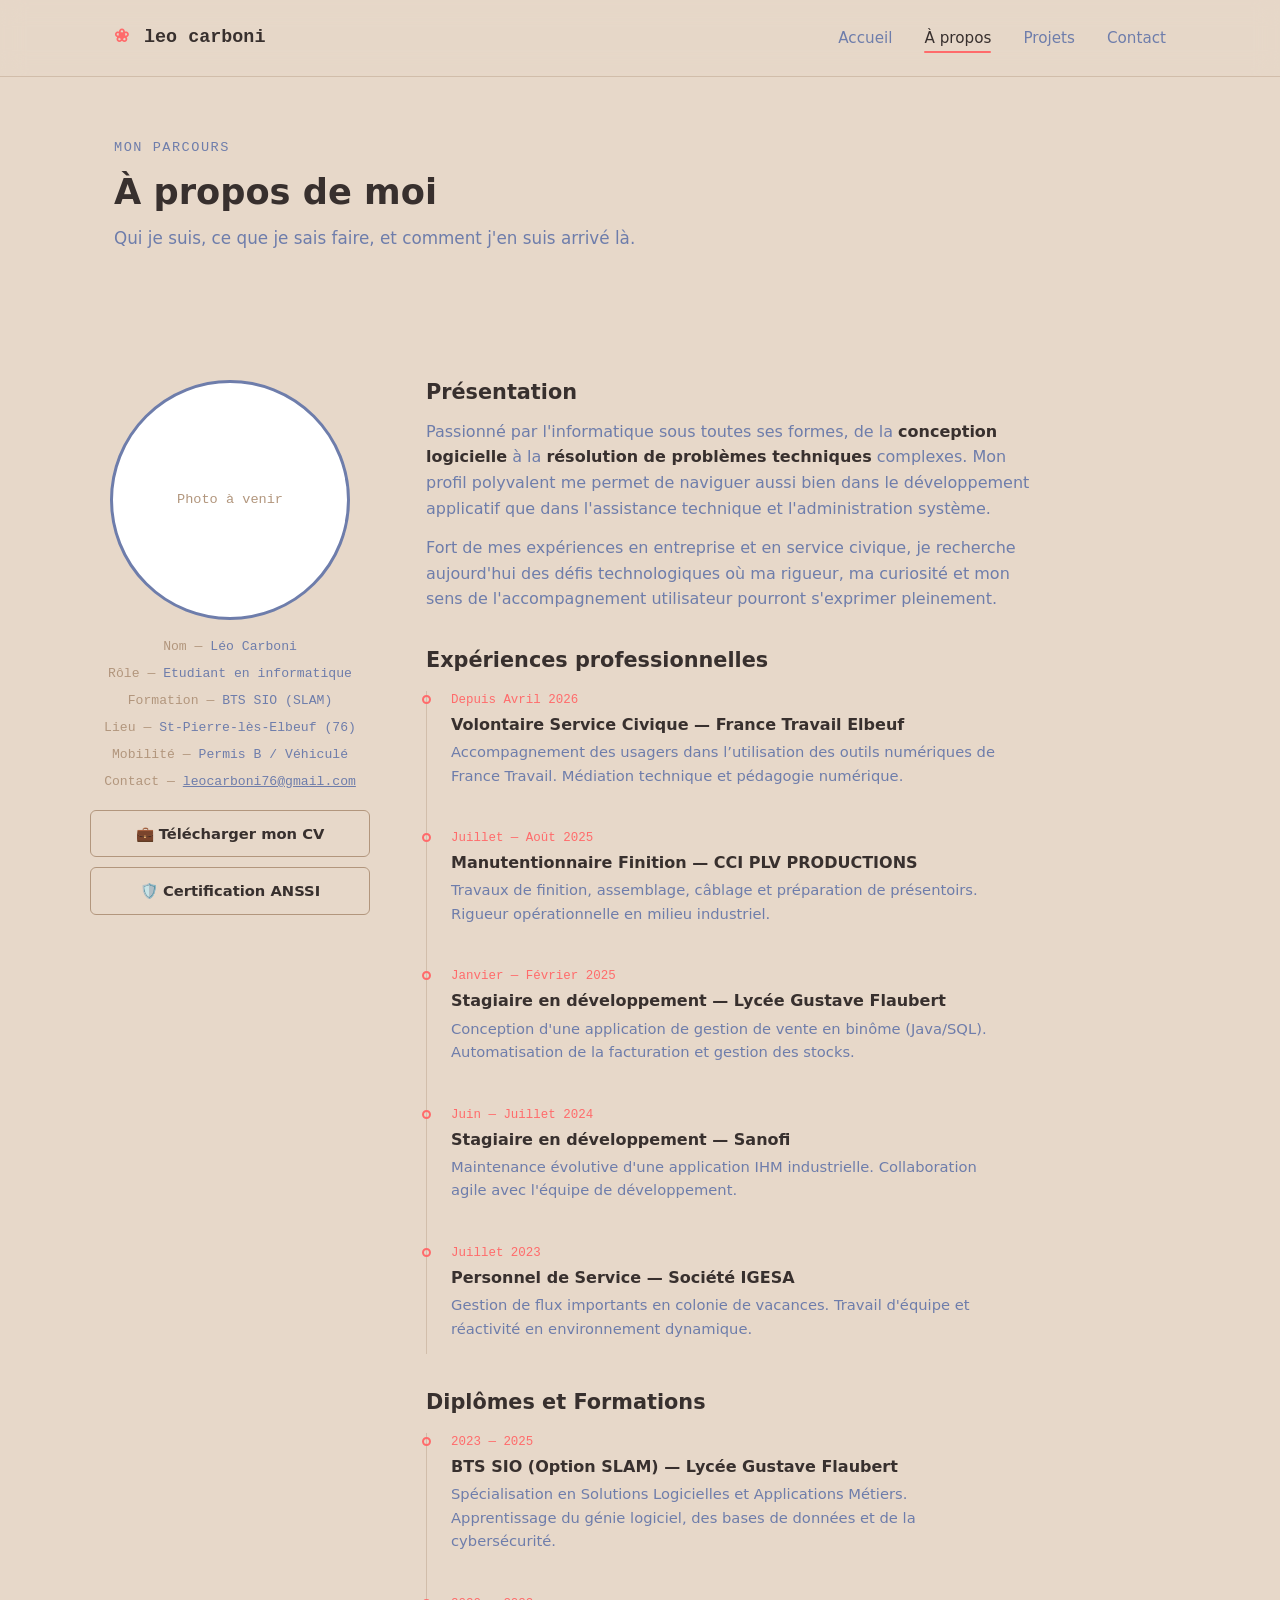
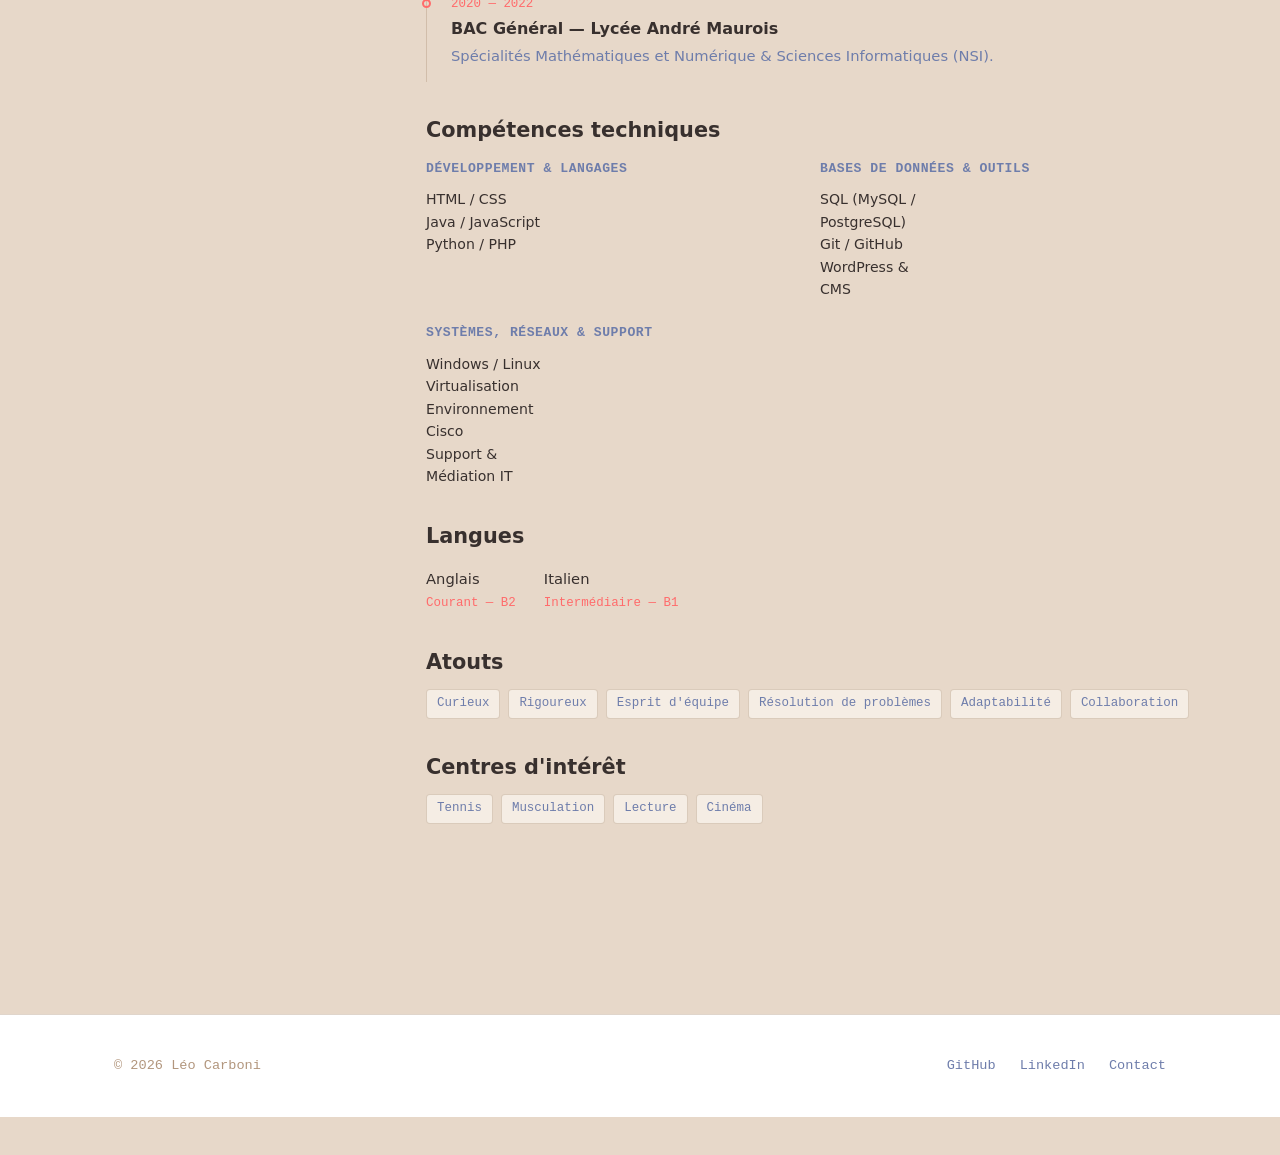
==== a-propos.html @ cc7ac334 "Premier commit portfolio" ====
<!DOCTYPE html>
<html lang="fr">
<head>
<meta charset="UTF-8">
<meta name="viewport" content="width=device-width, initial-scale=1.0">
<title>À propos — Léo Carboni</title>
<meta name="description" content="Parcours, compétences et expériences de Léo Carboni, développeur web junior.">
<link rel="preconnect" href="https://fonts.googleapis.com">
<link rel="stylesheet" href="css/style.css">
<link rel="stylesheet" href="css/pages.css">
</head>
<body>

<header>
  <nav class="nav">
    <a href="index.html" class="logo"><span class="dot">❀</span> leo carboni</a>
    <ul class="nav-links">
      <li><a href="index.html">Accueil</a></li>
      <li><a href="a-propos.html" class="active">À propos</a></li>
      <li><a href="projets.html">Projets</a></li>
      <li><a href="contact.html">Contact</a></li>
    </ul>
    <button class="nav-toggle" aria-label="Ouvrir le menu" aria-expanded="false">
      <svg width="18" height="18" viewBox="0 0 24 24" fill="none" stroke="currentColor" stroke-width="2"><line x1="3" y1="6" x2="21" y2="6"/><line x1="3" y1="12" x2="21" y2="12"/><line x1="3" y1="18" x2="21" y2="18"/></svg>
    </button>
  </nav>
</header>

<main>

  <div class="page-head wrap">
    <p class="eyebrow">Mon parcours</p>
    <h1 class="section-title">À propos de moi</h1>
    <p class="section-sub">Qui je suis, ce que je sais faire, et comment j'en suis arrivé là.</p>
  </div>

  <div class="wrap about-grid">

    <!-- Colonne portrait -->
    <aside class="about-portrait">
      <div class="portrait-frame">
        <img src="images/portrait1.PNG" alt="Portrait de Léo Carboni" onerror="this.style.display='none'; this.parentElement.innerHTML='<span style=\'font-family:var(--font-mono); color:var(--text-faint); font-size:0.85rem;\'>Photo à venir</span>';">
      </div>
      <div class="portrait-meta">
        <span><span class="k">Nom — </span>Léo Carboni</span>
        <span><span class="k">Rôle — </span>Etudiant en informatique</span>
        <span><span class="k">Formation — </span>BTS SIO (SLAM)</span>
        <span><span class="k">Lieu — </span>St-Pierre-lès-Elbeuf (76)</span>
        <span><span class="k">Mobilité — </span>Permis B / Véhiculé</span>
        <span><span class="k">Contact — </span><a href="mailto:leocarboni76@gmail.com" style="color:inherit; text-decoration:underline;">leocarboni76@gmail.com</a></span>
      </div>
      <div style="margin-top:18px;">
      <a href="doc/CV_CarboniLeo.pdf" target="_blank" rel="noopener noreferrer" class="btn btn-ghost" style="width:100%; justify-content:center;">💼 Télécharger mon CV</a>
      
      <!-- Bouton Certification ANSSI -->
      <a href="https://leoc76.github.io/doc/certif.pdf" target="_blank" rel="noopener noreferrer" class="btn btn-ghost" style="width:100%; justify-content:center; margin-top:10px; gap:8px;">
        🛡️ Certification ANSSI
      </a>
    </div>
    </aside>

    <!-- Colonne contenu -->
    <div class="about-body">

      <h2>Présentation</h2>
      <p>Passionné par l'informatique sous toutes ses formes, de la <strong>conception logicielle</strong> à la <strong>résolution de problèmes techniques</strong> complexes. Mon profil polyvalent me permet de naviguer aussi bien dans le développement applicatif que dans l'assistance technique et l'administration système.</p>
      <p>Fort de mes expériences en entreprise et en service civique, je recherche aujourd'hui des défis technologiques où ma rigueur, ma curiosité et mon sens de l'accompagnement utilisateur pourront s'exprimer pleinement.</p>

      <h2>Expériences professionnelles</h2>
      <div class="timeline">
        <div class="timeline-item reveal">
          <div class="timeline-date">Depuis Avril 2026</div>
          <h3>Volontaire Service Civique — France Travail Elbeuf</h3>
          <p>Accompagnement des usagers dans l’utilisation des outils numériques de France Travail. Médiation technique et pédagogie numérique.</p>
        </div>
        <div class="timeline-item reveal">
          <div class="timeline-date">Juillet — Août 2025</div>
          <h3>Manutentionnaire Finition — CCI PLV PRODUCTIONS</h3>
          <p>Travaux de finition, assemblage, câblage et préparation de présentoirs. Rigueur opérationnelle en milieu industriel.</p>
        </div>
        <div class="timeline-item reveal">
          <div class="timeline-date">Janvier — Février 2025</div>
          <h3>Stagiaire en développement — Lycée Gustave Flaubert</h3>
          <p>Conception d'une application de gestion de vente en binôme (Java/SQL). Automatisation de la facturation et gestion des stocks.</p>
        </div>
        <div class="timeline-item reveal">
          <div class="timeline-date">Juin — Juillet 2024</div>
          <h3>Stagiaire en développement — Sanofi</h3>
          <p>Maintenance évolutive d'une application IHM industrielle. Collaboration agile avec l'équipe de développement.</p>
        </div>
        <div class="timeline-item reveal">
          <div class="timeline-date">Juillet 2023</div>
          <h3>Personnel de Service — Société IGESA</h3>
          <p>Gestion de flux importants en colonie de vacances. Travail d'équipe et réactivité en environnement dynamique.</p>
        </div>
      </div>

      <h2>Diplômes et Formations</h2>
      <div class="timeline">
        <div class="timeline-item reveal">
          <div class="timeline-date">2023 — 2025</div>
          <h3>BTS SIO (Option SLAM) — Lycée Gustave Flaubert</h3>
          <p>Spécialisation en Solutions Logicielles et Applications Métiers. Apprentissage du génie logiciel, des bases de données et de la cybersécurité.</p>
        </div>
        <div class="timeline-item reveal">
          <div class="timeline-date">2020 — 2022</div>
          <h3>BAC Général — Lycée André Maurois</h3>
          <p>Spécialités Mathématiques et Numérique & Sciences Informatiques (NSI).</p>
        </div>
      </div>

      <h2>Compétences techniques</h2>
<div class="skills-detail">
  
  <div class="skill-group">
    <h4>Développement & Langages</h4>
    <div class="skills-bars">
      <div class="skill-bar-row">
        <span class="name mono">HTML / CSS</span>
        <div class="skill-bar-track"><div class="skill-bar-fill" data-level="85"></div></div>
      </div>
      <div class="skill-bar-row">
        <span class="name mono">Java / JavaScript</span>
        <div class="skill-bar-track"><div class="skill-bar-fill" data-level="75"></div></div>
      </div>
      <div class="skill-bar-row">
        <span class="name mono">Python / PHP</span>
        <div class="skill-bar-track"><div class="skill-bar-fill" data-level="70"></div></div>
      </div>
    </div>
  </div>

  <div class="skill-group">
    <h4>Bases de données & Outils</h4>
    <div class="skills-bars">
      <div class="skill-bar-row">
        <span class="name mono">SQL (MySQL / PostgreSQL)</span>
        <div class="skill-bar-track"><div class="skill-bar-fill" data-level="80"></div></div>
      </div>
      <div class="skill-bar-row">
        <span class="name mono">Git / GitHub</span>
        <div class="skill-bar-track"><div class="skill-bar-fill" data-level="75"></div></div>
      </div>
      <div class="skill-bar-row">
        <span class="name mono">WordPress & CMS</span>
        <div class="skill-bar-track"><div class="skill-bar-fill" data-level="80"></div></div>
      </div>
    </div>
  </div>

  <div class="skill-group">
    <h4>Systèmes, Réseaux & Support</h4>
    <div class="skills-bars">
      <div class="skill-bar-row">
        <span class="name mono">Windows / Linux</span>
        <div class="skill-bar-track"><div class="skill-bar-fill" data-level="80"></div></div>
      </div>
      <div class="skill-bar-row">
        <span class="name mono">Virtualisation</span>
        <div class="skill-bar-track"><div class="skill-bar-fill" data-level="75"></div></div>
      </div>
      <div class="skill-bar-row">
        <span class="name mono">Environnement Cisco</span>
        <div class="skill-bar-track"><div class="skill-bar-fill" data-level="60"></div></div>
      </div>
      <div class="skill-bar-row">
        <span class="name mono">Support & Médiation IT</span>
        <div class="skill-bar-track"><div class="skill-bar-fill" data-level="85"></div></div>
      </div>
    </div>
  </div>

</div>

      <h2>Langues</h2>
      <div class="lang-row">
        <div class="lang-item">
          <div class="name">Anglais</div>
          <div class="level mono">Courant — B2</div>
        </div>
        <div class="lang-item">
          <div class="name">Italien</div>
          <div class="level mono">Intermédiaire — B1</div>
        </div>
      </div>

      <h2>Atouts</h2>
      <div class="project-tags" style="margin-top:8px;">
        <span class="tag">Curieux</span>
        <span class="tag">Rigoureux</span>
        <span class="tag">Esprit d'équipe</span>
        <span class="tag">Résolution de problèmes</span>
        <span class="tag">Adaptabilité</span>
        <span class="tag">Collaboration</span>
      </div>

      <h2>Centres d'intérêt</h2>
      <div class="project-tags" style="margin-top:8px;">
        <span class="tag">Tennis</span>
        <span class="tag">Musculation</span>
        <span class="tag">Lecture</span>
        <span class="tag">Cinéma</span>
      </div>

    </div>
  </div>

</main>

<footer>
  <div class="wrap footer-inner">
    <span>© <span class="current-year"></span> Léo Carboni</span>
    <div class="footer-links">
      <a href="https://github.com/leoc76" target="_blank" rel="noopener">GitHub</a>
      <a href="https://www.linkedin.com/in/leo-carboni-a4b513265" target="_blank" rel="noopener">LinkedIn</a>
      <a href="contact.html">Contact</a>
    </div>
  </div>
</footer>

<script src="js/script.js"></script>
</body>
</html>
---- css/style.css ----
/* ==========================================================================
   1. DESIGN SYSTEM & VARIABLES (Palette : Amande, Mocha, Pamplemousse)
   ========================================================================== */
:root {
  --background: #e7d8c9;       /* Almond Cream : Fond général chaud */
  --surface: #ffffff;          /* Blanc pur : Pour détacher les cartes et blocs */
  --surface-card: #f5ede4;     /* Crème intermédiaire pour les survols (hover) */
  --border: rgba(178, 150, 125, 0.4); /* Camel adouci pour des bordures subtiles */
  --border-hover: #b2967d;     /* Camel complet pour accentuer au survol */
  
  /* Typographie */
  --text: #38302e;             /* Deep Mocha : Texte principal ultra-lisible */
  --text-dim: #6e7dab;         /* Glaucous : Bleu-gris pour textes secondaires */
  --text-faint: #b2967d;       /* Camel : Pour les métadonnées et petits détails */

  /* Accents & Graphismes */
  --accent: #ff6b6b;           /* Grapefruit Pink : Éléments interactifs clés */
  --accent-glow: rgba(255, 107, 107, 0.12);
  --accent-gradient: linear-gradient(135deg, #ff6b6b, #6e7dab);

  /* Polices & Mises en page */
  --font-body: 'Inter', system-ui, -apple-system, BlinkMacSystemFont, "Segoe UI", Roboto, sans-serif;
  --font-mono: 'JetBrains Mono', 'Fira Code', 'Cascadia Code', monospace;
  --radius: 12px;
  --radius-sm: 6px;
  --wrap-width: 1100px;
}

/* ==========================================================================
   2. RESETS & STYLES DE BASE
   ========================================================================== */
*, *::before, *::after {
  box-sizing: border-box;
}

body {
  margin: 0;
  padding: 0;
  background-color: var(--background);
  color: var(--text);
  font-family: var(--font-body);
  line-height: 1.6;
  -webkit-font-smoothing: antialiased;
  overflow-x: hidden;
}

::selection {
  background-color: var(--accent);
  color: #ffffff;
}

h1, h2, h3, h4 {
  color: var(--text);
  font-weight: 700;
  line-height: 1.2;
  margin-top: 0;
}

p {
  margin-top: 0;
  margin-bottom: 1.5rem;
}

a {
  color: var(--accent);
  text-decoration: none;
  transition: color 0.2s ease;
}

/* Structure globale */
.wrap {
  width: 100%;
  max-width: var(--wrap-width);
  margin-left: auto;
  margin-right: auto;
  padding-left: 24px;
  padding-right: 24px;
}

.block {
  padding-top: 80px;
  padding-bottom: 80px;
}

/* Cartes génériques */
.card {
  background: var(--surface);
  border: 1px solid var(--border);
  border-radius: var(--radius);
  padding: 28px;
  transition: transform 0.25s cubic-bezier(0.4, 0, 0.2, 1), 
              border-color 0.25s ease, 
              box-shadow 0.25s ease;
}

.card:hover {
  transform: translateY(-4px);
  border-color: var(--border-hover);
  box-shadow: 0 12px 30px rgba(56, 48, 46, 0.06);
}

/* En-tête de section (Pages internes) */
.page-head {
  padding-top: 60px;
  padding-bottom: 20px;
}

.eyebrow {
  font-family: var(--font-mono);
  font-size: 0.85rem;
  text-transform: uppercase;
  letter-spacing: 1.5px;
  color: var(--text-dim);
  margin-bottom: 12px;
}

.section-title {
  font-size: 2.2rem;
  margin-bottom: 12px;
}

.section-sub {
  font-size: 1.05rem;
  color: var(--text-dim);
  max-width: 600px;
  margin-bottom: 48px;
}

/* ==========================================================================
   3. BARRE DE NAVIGATION (HEADER)
   ========================================================================== */
header {
  position: sticky;
  top: 0;
  z-index: 100;
  background: rgba(231, 216, 201, 0.8); /* Fond Almond Cream transparent */
  backdrop-filter: blur(12px);
  -webkit-backdrop-filter: blur(12px);
  border-bottom: 1px solid var(--border);
}

.nav {
  display: flex;
  justify-content: space-between;
  align-items: center;
  height: 76px;
  max-width: var(--wrap-width);
  margin: 0 auto;
  padding: 0 24px;
}

.logo {
  font-family: var(--font-mono);
  font-weight: 700;
  font-size: 1.15rem;
  color: var(--text);
}

.logo .dot {
  color: var(--accent);
  margin-right: 4px;
}

.nav-links {
  display: flex;
  list-style: none;
  gap: 32px;
  margin: 0;
  padding: 0;
}

.nav-links a {
  color: var(--text-dim);
  font-size: 0.95rem;
  font-weight: 500;
}

.nav-links a:hover,
.nav-links a.active {
  color: var(--text);
}

.nav-links a.active {
  position: relative;
}

.nav-links a.active::after {
  content: '';
  position: absolute;
  bottom: -6px;
  left: 0;
  width: 100%;
  height: 2px;
  background-color: var(--accent);
  border-radius: 2px;
}

.nav-toggle {
  display: none;
  background: transparent;
  border: none;
  color: var(--text);
  cursor: pointer;
  padding: 8px;
}

@media (max-width: 768px) {
  .nav-toggle { display: block; }
  .nav-links {
    position: fixed;
    top: 0;
    right: -100%;
    width: 280px;
    height: 100vh;
    background: var(--surface);
    flex-direction: column;
    padding: 100px 40px;
    gap: 28px;
    transition: right 0.3s ease;
    box-shadow: -10px 0 30px rgba(0, 0, 0, 0.05);
    border-left: 1px solid var(--border);
  }
  .nav-links.open { right: 0; }
}

/* ==========================================================================
   4. BOUTONS & ELEMENTS INTERACTIFS
   ========================================================================== */
.btn {
  display: inline-flex;
  align-items: center;
  justify-content: center;
  padding: 11px 24px;
  font-size: 0.92rem;
  font-weight: 600;
  border-radius: var(--radius-sm);
  cursor: pointer;
  transition: all 0.2s ease;
}

.btn-primary {
  background: var(--accent);
  color: #ffffff;
  border: 1px solid var(--accent);
}

.btn-primary:hover {
  background: transparent;
  color: var(--accent);
  box-shadow: 0 0 20px var(--accent-glow);
}

.btn-ghost {
  background: transparent;
  color: var(--text);
  border: 1px solid var(--border-hover);
}

.btn-ghost:hover {
  background: var(--surface-card);
  border-color: var(--text);
}

.cta-band {
  background: var(--surface);
  border: 1px solid var(--border);
  border-radius: var(--radius);
  padding: 40px;
  display: flex;
  justify-content: space-between;
  align-items: center;
  gap: 32px;
}

.cta-band h2 { margin-bottom: 8px; }
.cta-band p { margin-bottom: 0; color: var(--text-dim); }

@media (max-width: 768px) {
  .cta-band {
    flex-direction: column;
    text-align: center;
    padding: 30px 20px;
  }
}

/* ==========================================================================
   5. STYLES SPECIFIQUES — PAGE D'ACCUEIL (HERO & TERMINAL)
   ========================================================================== */
.hero {
  display: grid;
  grid-template-columns: 1.2fr 1fr;
  gap: 48px;
  align-items: center;
  padding-top: 60px;
  padding-bottom: 60px;
}

@media (max-width: 968px) {
  .hero {
    grid-template-columns: 1fr;
    padding-top: 30px;
    gap: 40px;
  }
}

.hero-title {
  font-size: 3rem;
  letter-spacing: -1px;
  color: var(--text);
  margin-bottom: 20px;
}

.hero-title .accent {
  background: var(--accent-gradient);
  -webkit-background-clip: text;
  -webkit-text-fill-color: transparent;
}

@media (max-width: 640px) { .hero-title { font-size: 2.2rem; } }

.hero-text {
  font-size: 1.1rem;
  color: var(--text-dim);
  margin-bottom: 32px;
  max-width: 540px;
}

.hero-actions { display: flex; gap: 16px; margin-bottom: 40px; }
@media (max-width: 480px) { .hero-actions { flex-direction: column; } }

/* Badge Statut */
.status-line {
  display: inline-flex;
  align-items: center;
  gap: 12px;
  padding: 10px 16px;
  background: var(--surface);
  border: 1px solid var(--border);
  border-radius: 30px;
  font-size: 0.88rem;
  color: var(--text);
  font-weight: 500;
}

.status-dot {
  width: 8px;
  height: 8px;
  background-color: #10b981;
  border-radius: 50%;
  position: relative;
}

.status-dot::after {
  content: ''; position: absolute; top: 0; left: 0; width: 100%; height: 100%;
  background-color: #10b981; border-radius: 50%; animation: pulse 2s infinite;
}

@keyframes pulse {
  0% { transform: scale(1); opacity: 0.7; }
  100% { transform: scale(2.5); opacity: 0; }
}

/* Terminal Dev Sombre */
.terminal {
  background: #231c1b;
  border: 1px solid #38302e;
  border-radius: var(--radius);
  overflow: hidden;
  box-shadow: 0 20px 40px rgba(56, 48, 46, 0.15);
}

.terminal-bar {
  background: #1c1615;
  padding: 12px 16px;
  display: flex;
  align-items: center;
  gap: 8px;
  border-bottom: 1px solid #38302e;
}

.terminal-dot { width: 10px; height: 10px; border-radius: 50%; }
.terminal-dot.red { background: #ff5f56; }
.terminal-dot.yellow { background: #ffbd2e; }
.terminal-dot.green { background: #27c93f; }
.terminal-title { font-family: var(--font-mono); font-size: 0.75rem; color: #b2967d; margin-left: 8px; }

.terminal-body {
  padding: 20px;
  font-family: var(--font-mono);
  font-size: 0.9rem;
  line-height: 1.5;
  color: #e7d8c9;
  min-height: 260px;
}

/* Défilé infini des Technos */
.stack-strip {
  background: var(--surface);
  border-top: 1px solid var(--border);
  border-bottom: 1px solid var(--border);
  padding: 20px 0;
  margin-bottom: 40px;
}

.stack-track {
  display: flex; gap: 48px; width: max-content; animation: marquee 25s linear infinite;
}

.stack-track span {
  font-family: var(--font-mono); font-size: 1.1rem; font-weight: 700; color: var(--text-faint);
}

@keyframes marquee {
  0% { transform: translateX(0); }
  100% { transform: translateX(-50%); }
}

/* Grille de projets & Éléments */
.projects-grid {
  display: grid;
  grid-template-columns: repeat(auto-fit, minmax(320px, 1fr));
  gap: 24px;
  margin-bottom: 40px;
}

.project-card { display: flex; flex-direction: column; height: 100%; }
.project-top { margin-bottom: 20px; }

.project-icon {
  display: inline-flex; align-items: center; justify-content: center;
  width: 44px; height: 44px; background: var(--surface-card);
  border: 1px solid var(--border); border-radius: var(--radius-sm);
  font-family: var(--font-mono); font-weight: 700; color: var(--accent);
}

.project-card h3 { font-size: 1.3rem; margin-bottom: 10px; }
.project-card p { font-size: 0.95rem; color: var(--text-dim); flex-grow: 1; margin-bottom: 24px; }
.project-tags { display: flex; flex-wrap: wrap; gap: 8px; margin-bottom: 20px; }

.tag {
  font-family: var(--font-mono); font-size: 0.78rem; padding: 4px 10px;
  background: var(--surface-card); border: 1px solid var(--border); border-radius: 4px; color: var(--text-dim);
}

.project-link { display: inline-flex; align-items: center; gap: 6px; font-size: 0.92rem; font-weight: 600; color: var(--accent); }
.project-link svg { width: 14px; height: 14px; transition: transform 0.2s ease; }
.project-card:hover .project-link svg { transform: translate(2px, -2px); }
.section-foot { text-align: center; margin-top: 16px; }

/* Stats Strip */
.skills-strip { display: grid; grid-template-columns: repeat(auto-fit, minmax(200px, 1fr)); gap: 24px; }
.skill-chip { text-align: center; padding: 24px 16px; }
.skill-chip .num {
  display: block; font-size: 2.5rem; font-weight: 800;
  background: var(--accent-gradient); -webkit-background-clip: text; -webkit-text-fill-color: transparent;
  line-height: 1; margin-bottom: 8px;
}
.skill-chip .label { font-family: var(--font-mono); font-size: 0.85rem; color: var(--text-dim); text-transform: uppercase; letter-spacing: 0.5px; }

/* ==========================================================================
   6. STYLES SPECIFIQUES — PAGE CONTACT
   ========================================================================== */
.contact-grid {
  display: grid;
  grid-template-columns: 1fr 1.2fr;
  gap: 48px;
  margin-top: 20px;
}

@media (max-width: 768px) {
  .contact-grid { grid-template-columns: 1fr; gap: 40px; }
}

.contact-info h2 { font-size: 1.6rem; margin-bottom: 16px; }
.contact-info p { color: var(--text-dim); }

.contact-channel {
  display: flex;
  gap: 16px;
  margin-top: 24px;
  align-items: center;
}

.channel-icon {
  width: 44px;
  height: 44px;
  background: var(--surface);
  border: 1px solid var(--border);
  border-radius: var(--radius-sm);
  display: inline-flex;
  align-items: center;
  justify-content: center;
  font-size: 1.2rem;
  color: var(--accent);
}

.channel-text .label {
  font-family: var(--font-mono);
  font-size: 0.78rem;
  color: var(--text-faint);
  text-transform: uppercase;
}

.channel-text .value {
  font-size: 1rem;
  font-weight: 600;
  color: var(--text);
}

/* Formulaire */
.contact-form-wrapper form {
  display: flex;
  flex-direction: column;
  gap: 20px;
}

.form-group {
  display: flex;
  flex-direction: column;
  gap: 8px;
}

.form-group label {
  font-family: var(--font-mono);
  font-size: 0.85rem;
  color: var(--text);
  font-weight: 600;
}

.form-group input,
.form-group textarea {
  padding: 12px 16px;
  background: var(--surface);
  border: 1px solid var(--border);
  border-radius: var(--radius-sm);
  color: var(--text);
  font-family: var(--font-body);
  font-size: 0.95rem;
  transition: border-color 0.2s ease, box-shadow 0.2s ease;
}

.form-group input:focus,
.form-group textarea:focus {
  outline: none;
  border-color: var(--accent);
  box-shadow: 0 0 0 3px var(--accent-glow);
}

.form-group textarea {
  min-height: 140px;
  resize: vertical;
}

.form-note {
  font-family: var(--font-mono);
  font-size: 0.75rem;
  color: var(--text-faint);
  text-align: center;
}

/* Boîte de succès */
.form-success {
  display: none;
  background: #fdf5f5; /* Adapté à la palette chaude */
  border: 1px solid var(--accent);
  color: var(--text);
  padding: 16px;
  border-radius: var(--radius-sm);
  margin-bottom: 24px;
  font-weight: 500;
  font-size: 0.95rem;
}

.form-success span {
  color: var(--accent);
  font-weight: 700;
  margin-right: 6px;
}

/* ==========================================================================
   7. ANIMATIONS (SCROLL REVEAL) & FOOTER
   ========================================================================== */
.reveal {
  opacity: 0;
  transform: translateY(20px);
  transition: opacity 0.6s cubic-bezier(0.16, 1, 0.3, 1), 
              transform 0.6s cubic-bezier(0.16, 1, 0.3, 1);
}

.reveal.in {
  opacity: 1;
  transform: translateY(0);
}

footer {
  border-top: 1px solid var(--border);
  background: var(--surface);
  padding: 40px 0;
  margin-top: 80px;
}

.footer-inner {
  display: flex;
  justify-content: space-between;
  align-items: center;
  font-family: var(--font-mono);
  font-size: 0.85rem;
  color: var(--text-faint);
}

@media (max-width: 600px) {
  .footer-inner { flex-direction: column; gap: 16px; text-align: center; }
}

.footer-links { display: flex; gap: 24px; }
.footer-links a { color: var(--text-dim); }
.footer-links a:hover, .footer-links a.active { color: var(--accent); }

/* ==========================================================================
   8. STYLES SPECIFIQUES — PAGE PROJETS (Filtres & Grille)
   ========================================================================== */
.filters {
  display: flex;
  gap: 12px;
  flex-wrap: wrap;
  margin-bottom: 40px;
}

.filter-btn {
  font-family: var(--font-mono);
  font-size: 0.85rem;
  padding: 8px 20px;
  border-radius: 30px;
  border: 1px solid var(--border);
  background: var(--surface);
  color: var(--text-dim);
  cursor: pointer;
  transition: all 0.2s ease;
}

.filter-btn:hover {
  border-color: var(--border-hover);
  color: var(--text);
}

.filter-btn.active {
  background: var(--accent);
  color: #ffffff;
  border-color: var(--accent);
}

.projects-grid-full {
  display: grid;
  grid-template-columns: repeat(auto-fit, minmax(340px, 1fr));
  gap: 24px;
  padding-bottom: 40px;
}

.project-card-full {
  display: flex;
  flex-direction: column;
  height: 100%;
}

.project-card-full .status {
  font-family: var(--font-mono);
  font-size: 0.72rem;
  padding: 4px 12px;
  border-radius: 20px;
  white-space: nowrap;
  background: var(--surface-card);
  color: var(--text-dim);
  border: 1px solid var(--border);
}

.project-card-full .links {
  display: flex;
  gap: 16px;
  margin-top: auto;
  padding-top: 16px;
}

/* --- LA CLASSE MAGIQUE POUR LE FILTRAGE JS --- */
.hidden-card {
  display: none !important;
}

/* =========================================================
   STYLE DES IMAGES DE PROJETS (CARDS)
   ========================================================= */

.project-image-container {
  position: relative;
  width: 100%;
  aspect-ratio: 16 / 9; /* Format moderne et unifié */
  border-radius: var(--radius-sm, 6px);
  overflow: hidden;
  margin-bottom: 18px;
  background-color: var(--surface, #1e1e1e);
  border: 1px solid var(--border, rgba(255, 255, 255, 0.08));
}

.project-image {
  width: 100%;
  height: 100%;
  object-fit: cover; /* L'image s'adapte sans se déformer */
  transition: transform 0.4s cubic-bezier(0.16, 1, 0.3, 1);
}

/* Effet au survol de la carte */
.card:hover .project-image {
  transform: scale(1.04);
}

/* Gestion du badge de statut par-dessus l'image */
.project-image-container .status {
  position: absolute;
  top: 12px;
  right: 12px;
  background: rgba(10, 10, 10, 0.75);
  backdrop-filter: blur(6px);
  -webkit-backdrop-filter: blur(6px);
  padding: 4px 10px;
  border-radius: 4px;
  font-family: var(--font-mono, monospace);
  font-size: 0.75rem;
  font-weight: 500;
  color: var(--accent, #fff);
  border: 1px solid rgba(255, 255, 255, 0.1);
  z-index: 2;
}
---- css/pages.css ----
/* =========================================================
   PAGES — à propos / projets / contact
   ========================================================= */

/* ----- À propos ----- */
.about-grid{
  display:grid;
  grid-template-columns:280px 1fr;
  gap:56px;
  padding:60px 0 90px;
}
@media (max-width: 800px){
  .about-grid{ grid-template-columns:1fr; gap:40px; }
}

.about-portrait{
  position:sticky;
  top:100px;
  align-self:start;
}
.portrait-frame{
  border: 3px solid #6e7dab; /* Petit contour bleu (couleur Glaucous de ton thème) */
  border-radius: 50%; /* Rend le cadre parfaitement rond */
  overflow: hidden;
  background: var(--surface);
  aspect-ratio: 1/1; /* Ratio carré indispensable pour un cercle parfait */
  max-width: 240px; /* On limite un peu la taille pour le rendu circulaire */
  margin: 0 auto; /* Centre le portrait dans la colonne */
  display: flex;
  align-items:center;
  justify-content:center;
}
.portrait-frame img{ width:100%; height:100%; object-fit:cover; }
.portrait-meta{
  margin-top:16px;
  font-family:var(--font-mono);
  font-size:0.82rem;
  color:var(--text-dim);
  display:flex;
  text-align: center; /* Aligne le texte au centre pour accompagner le portrait rond */
  flex-direction:column;
  gap:6px;
}
.portrait-meta span.k{ color:var(--text-faint); }

.about-body h2{
  font-size:1.3rem;
  margin:36px 0 14px;
}
.about-body h2:first-child{ margin-top:0; }
.about-body p{
  color:var(--text-dim);
  margin-bottom:14px;
  max-width:620px;
}
.about-body p strong{ color:var(--text); font-weight:600; }

.timeline{
  margin-top:18px;
  border-left:1px solid var(--border);
  padding-left:24px;
  display:flex;
  flex-direction:column;
  gap:28px;
}
.timeline-item{ position:relative; }
.timeline-item::before{
  content:"";
  position:absolute;
  left:-29px;
  top:4px;
  width:9px; height:9px;
  border-radius:50%;
  background:var(--bg);
  border:2px solid var(--accent);
}
.timeline-date{
  font-family:var(--font-mono);
  font-size:0.78rem;
  color:var(--accent);
  margin-bottom:4px;
}
.timeline-item h3{ font-size:1rem; margin-bottom:6px; }
.timeline-item p{ color:var(--text-dim); font-size:0.92rem; max-width:560px; }

.skills-detail{
  display:grid;
  grid-template-columns:repeat(2,1fr);
  gap:24px;
  margin-top:18px;
}
@media (max-width:600px){ .skills-detail{ grid-template-columns:1fr; } }
.skill-group h4{
  font-family:var(--font-mono);
  font-size:0.82rem;
  color:var(--text-dim);
  margin-bottom:12px;
  text-transform:uppercase;
  letter-spacing:0.04em;
}
.skill-bars{ display:flex; flex-direction:column; gap:12px; }
.skill-bar-row{ display:flex; align-items:center; gap:12px; }
.skill-bar-row .name{ font-size:0.88rem; width:120px; flex-shrink:0; }
.skill-bar-track{
  flex-grow:1;
  height:6px;
  background:var(--surface-2);
  border-radius:4px;
  overflow:hidden;
}
.skill-bar-fill{
  height:100%;
  background:linear-gradient(90deg, var(--accent-dim), var(--accent));
  border-radius:4px;
  width:0%;
  transition:width 1s cubic-bezier(.2,.8,.2,1);
}

.lang-row{ display:flex; gap:28px; margin-top:18px; flex-wrap:wrap; }
.lang-item .name{ font-size:0.92rem; margin-bottom:4px; }
.lang-item .level{ font-family:var(--font-mono); font-size:0.78rem; color:var(--accent); }

/* ----- Projets (page complète) ----- */
.filters{
  display:flex;
  gap:10px;
  flex-wrap:wrap;
  margin-bottom:36px;
}
.filter-btn{
  font-family:var(--font-mono);
  font-size:0.82rem;
  padding:8px 16px;
  border-radius:20px;
  border:1px solid var(--border);
  background:var(--surface);
  color:var(--text-dim);
  transition:all .15s ease;
}
.filter-btn:hover{ border-color:var(--accent-dim); color:var(--text); }
.filter-btn.active{
  background:var(--accent);
  color:#04101D;
  border-color:var(--accent);
}

.projects-grid-full{
  display:grid;
  grid-template-columns:repeat(2,1fr);
  gap:22px;
  padding-bottom:80px;
}
@media (max-width:760px){ .projects-grid-full{ grid-template-columns:1fr; } }

.project-card-full{
  display:flex;
  flex-direction:column;
  gap:14px;
}
.project-card-full .status{
  font-family:var(--font-mono);
  font-size:0.72rem;
  padding:3px 10px;
  border-radius:20px;
  white-space:nowrap;
}
.status.placeholder{ background:rgba(210,153,34,0.12); color:var(--warn); border:1px solid rgba(210,153,34,0.3); }
.status.live{ background:rgba(63,185,80,0.12); color:var(--success); border:1px solid rgba(63,185,80,0.3); }

.project-card-full h3{ font-size:1.15rem; }
.project-card-full p{ color:var(--text-dim); font-size:0.92rem; }
.project-card-full .project-tags{ margin-top:2px; }
.project-card-full .links{ display:flex; gap:16px; margin-top:auto; padding-top:8px; }
.project-card-full .links a{
  font-family:var(--font-mono);
  font-size:0.82rem;
  color:var(--accent);
  display:inline-flex;
  align-items:center;
  gap:6px;
}

.hidden-card{ display:none !important; }

/* ----- Contact ----- */
.contact-grid{
  display:grid;
  grid-template-columns:1fr 1.2fr;
  gap:48px;
  padding:60px 0 100px;
}
@media (max-width:800px){ .contact-grid{ grid-template-columns:1fr; gap:40px; } }

.contact-info h2{ font-size:1.2rem; margin-bottom:14px; }
.contact-info p{ color:var(--text-dim); margin-bottom:28px; max-width:420px; }

.contact-channel{
  display:flex;
  align-items:center;
  gap:14px;
  padding:14px 0;
  border-bottom:1px solid var(--border);
}
.contact-channel:first-of-type{ border-top:1px solid var(--border); }
.channel-icon{
  width:36px; height:36px;
  border-radius:8px;
  background:var(--surface);
  border:1px solid var(--border);
  display:flex;
  align-items:center;
  justify-content:center;
  color:var(--accent);
  flex-shrink:0;
}
.channel-text .label{ font-size:0.78rem; color:var(--text-faint); font-family:var(--font-mono); }
.channel-text .value{ font-size:0.95rem; }

.form-group{ margin-bottom:20px; }
.form-group label{
  display:block;
  font-family:var(--font-mono);
  font-size:0.8rem;
  color:var(--text-dim);
  margin-bottom:8px;
}
.form-group input,
.form-group textarea{
  width:100%;
  background:var(--surface);
  border:1px solid var(--border);
  border-radius:var(--radius-sm);
  padding:12px 14px;
  color:var(--text);
  font-family:var(--font-body);
  font-size:0.95rem;
  transition:border-color .15s ease;
}
.form-group input:focus,
.form-group textarea:focus{
  outline:none;
  border-color:var(--accent);
}
.form-group textarea{ resize:vertical; min-height:140px; }

.form-note{
  font-family:var(--font-mono);
  font-size:0.78rem;
  color:var(--text-faint);
  margin-top:14px;
}

.form-success{
  display:none;
  align-items:center;
  gap:10px;
  background:rgba(63,185,80,0.1);
  border:1px solid rgba(63,185,80,0.3);
  color:var(--success);
  padding:14px 16px;
  border-radius:var(--radius-sm);
  font-family:var(--font-mono);
  font-size:0.85rem;
  margin-bottom:20px;
}
.form-success.show{ display:flex; }
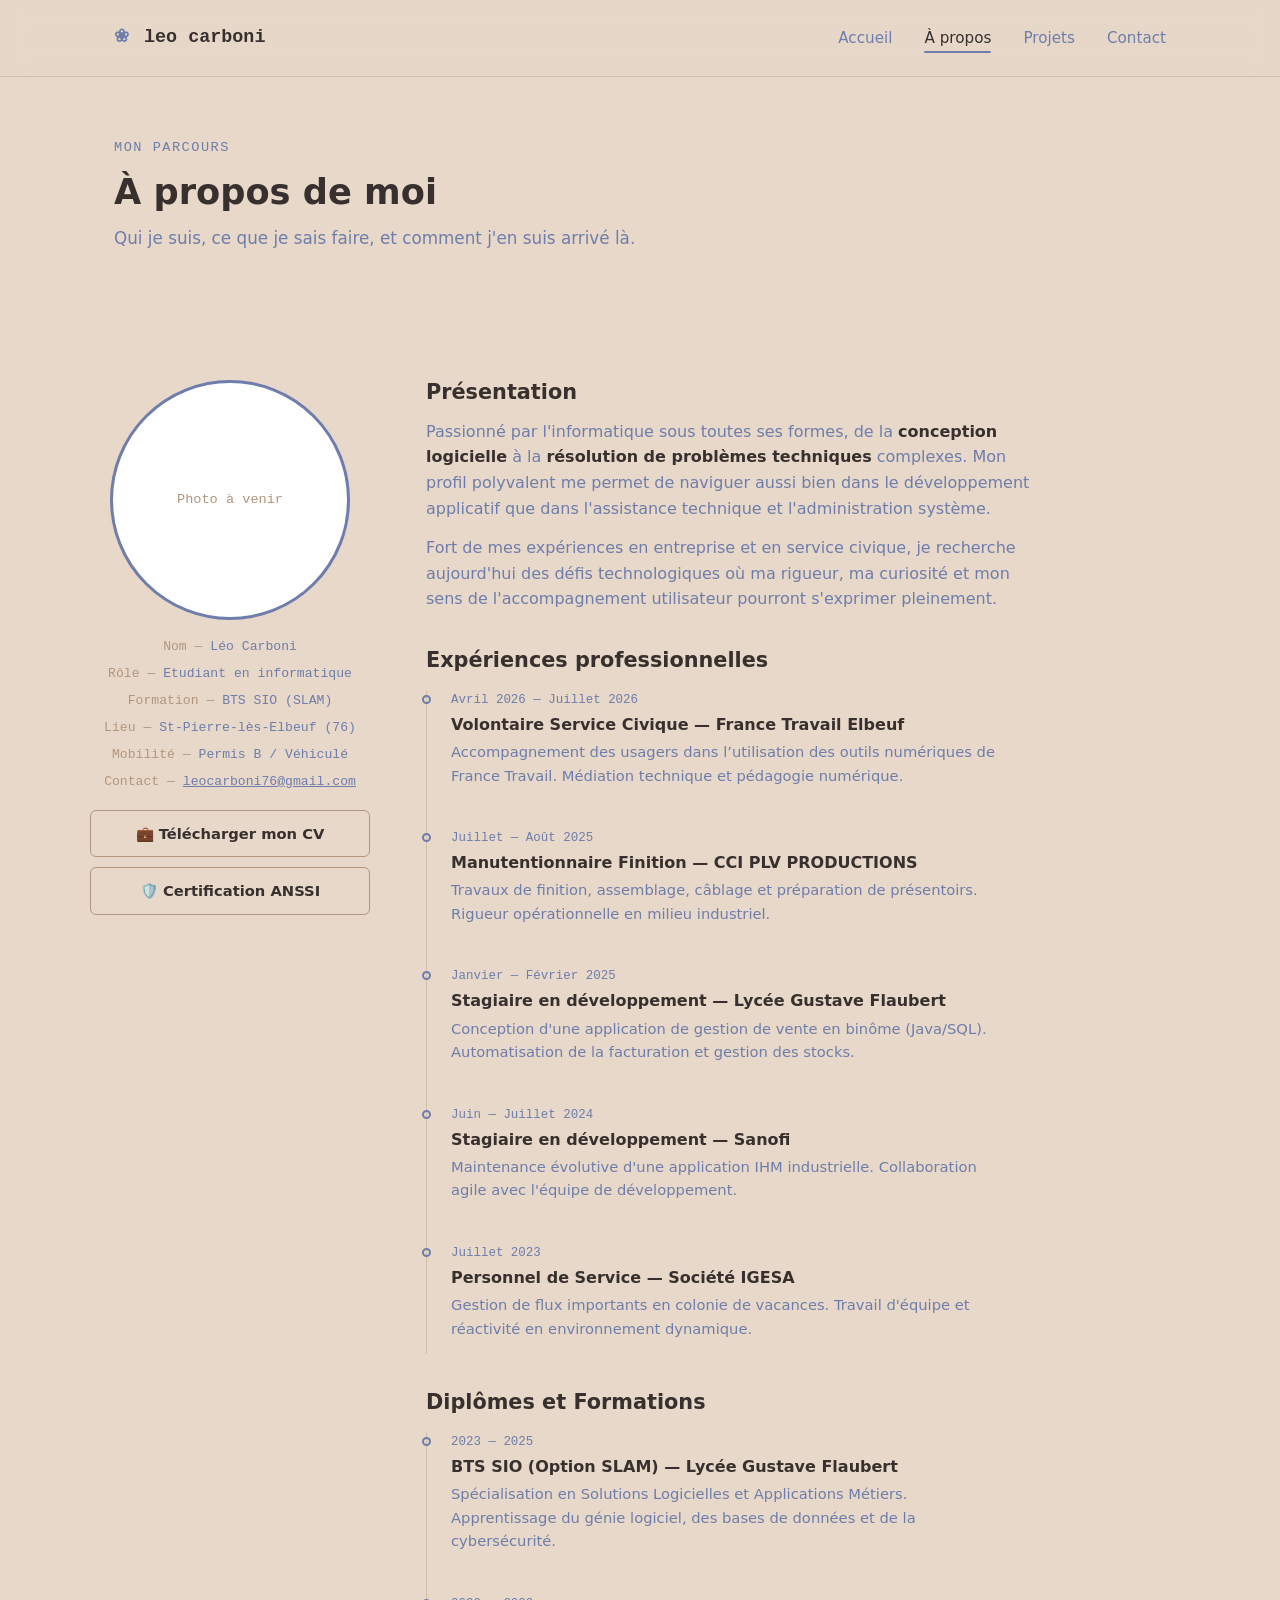
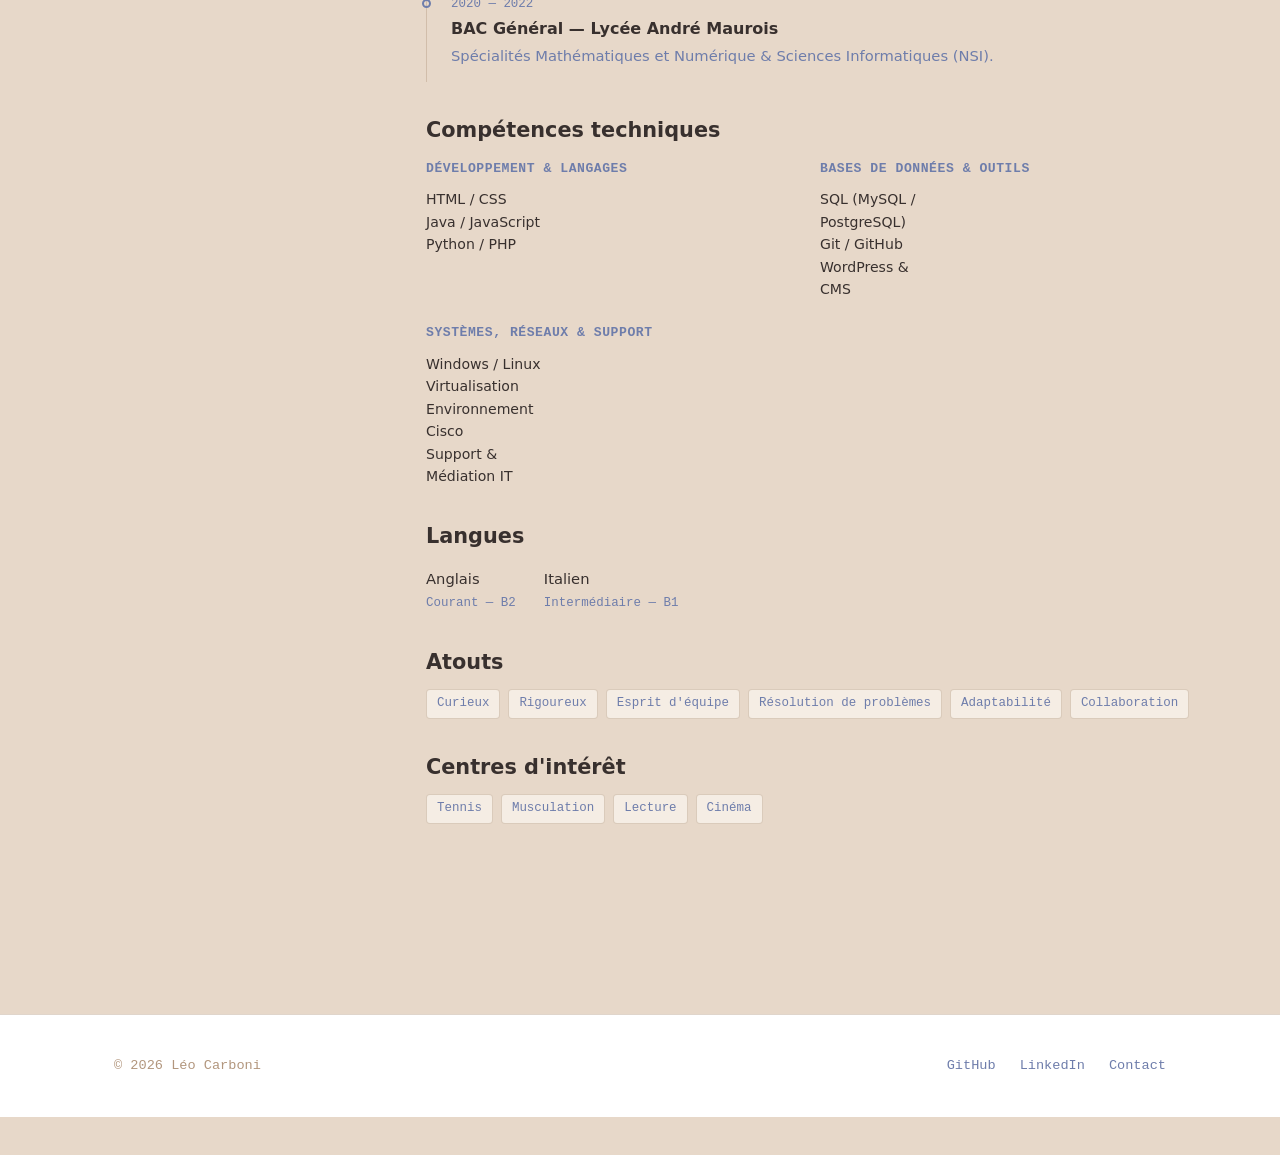
==== commit 28db6ad3: "suppresion home.css et pages.css(tout remis dans style.css) mis a jour cv et page a propos" ====
--- a/a-propos.html
+++ b/a-propos.html
@@ -7,7 +7,7 @@
 <meta name="description" content="Parcours, compétences et expériences de Léo Carboni, développeur web junior.">
 <link rel="preconnect" href="https://fonts.googleapis.com">
 <link rel="stylesheet" href="css/style.css">
-<link rel="stylesheet" href="css/pages.css">
+<link rel="stylesheet" href="css/homes.css">
 </head>
 <body>
 
@@ -69,7 +69,7 @@
       <h2>Expériences professionnelles</h2>
       <div class="timeline">
         <div class="timeline-item reveal">
-          <div class="timeline-date">Depuis Avril 2026</div>
+          <div class="timeline-date">Avril 2026 — Juillet 2026</div>
           <h3>Volontaire Service Civique — France Travail Elbeuf</h3>
           <p>Accompagnement des usagers dans l’utilisation des outils numériques de France Travail. Médiation technique et pédagogie numérique.</p>
         </div>
--- a/css/style.css
+++ b/css/style.css
@@ -14,7 +14,7 @@
   --text-faint: #b2967d;       /* Camel : Pour les métadonnées et petits détails */
 
   /* Accents & Graphismes */
-  --accent: #ff6b6b;           /* Grapefruit Pink : Éléments interactifs clés */
+  --accent: #6e7dab;           /* Grapefruit Pink : Éléments interactifs clés */
   --accent-glow: rgba(255, 107, 107, 0.12);
   --accent-gradient: linear-gradient(135deg, #ff6b6b, #6e7dab);
 
@@ -728,4 +728,183 @@
   color: var(--accent, #fff);
   border: 1px solid rgba(255, 255, 255, 0.1);
   z-index: 2;
-}+}
+/* ----- À propos ----- */
+.about-grid{
+  display:grid;
+  grid-template-columns:280px 1fr;
+  gap:56px;
+  padding:60px 0 90px;
+}
+@media (max-width: 800px){
+  .about-grid{ grid-template-columns:1fr; gap:40px; }
+}
+
+.about-portrait{
+  position:sticky;
+  top:100px;
+  align-self:start;
+}
+.portrait-frame{
+  border: 3px solid #6e7dab; /* Petit contour bleu (couleur Glaucous de ton thème) */
+  border-radius: 50%; /* Rend le cadre parfaitement rond */
+  overflow: hidden;
+  background: var(--surface);
+  aspect-ratio: 1/1; /* Ratio carré indispensable pour un cercle parfait */
+  max-width: 240px; /* On limite un peu la taille pour le rendu circulaire */
+  margin: 0 auto; /* Centre le portrait dans la colonne */
+  display: flex;
+  align-items:center;
+  justify-content:center;
+}
+.portrait-frame img{ width:100%; height:100%; object-fit:cover; }
+.portrait-meta{
+  margin-top:16px;
+  font-family:var(--font-mono);
+  font-size:0.82rem;
+  color:var(--text-dim);
+  display:flex;
+  text-align: center; /* Aligne le texte au centre pour accompagner le portrait rond */
+  flex-direction:column;
+  gap:6px;
+}
+.portrait-meta span.k{ color:var(--text-faint); }
+
+.about-body h2{
+  font-size:1.3rem;
+  margin:36px 0 14px;
+}
+.about-body h2:first-child{ margin-top:0; }
+.about-body p{
+  color:var(--text-dim);
+  margin-bottom:14px;
+  max-width:620px;
+}
+.about-body p strong{ color:var(--text); font-weight:600; }
+
+.timeline{
+  margin-top:18px;
+  border-left:1px solid var(--border);
+  padding-left:24px;
+  display:flex;
+  flex-direction:column;
+  gap:28px;
+}
+.timeline-item{ position:relative; }
+.timeline-item::before{
+  content:"";
+  position:absolute;
+  left:-29px;
+  top:4px;
+  width:9px; height:9px;
+  border-radius:50%;
+  background:var(--bg);
+  border:2px solid var(--accent);
+}
+.timeline-date{
+  font-family:var(--font-mono);
+  font-size:0.78rem;
+  color:var(--accent);
+  margin-bottom:4px;
+}
+.timeline-item h3{ font-size:1rem; margin-bottom:6px; }
+.timeline-item p{ color:var(--text-dim); font-size:0.92rem; max-width:560px; }
+
+.skills-detail{
+  display:grid;
+  grid-template-columns:repeat(2,1fr);
+  gap:24px;
+  margin-top:18px;
+}
+@media (max-width:600px){ .skills-detail{ grid-template-columns:1fr; } }
+.skill-group h4{
+  font-family:var(--font-mono);
+  font-size:0.82rem;
+  color:var(--text-dim);
+  margin-bottom:12px;
+  text-transform:uppercase;
+  letter-spacing:0.04em;
+}
+.skill-bars{ display:flex; flex-direction:column; gap:12px; }
+.skill-bar-row{ display:flex; align-items:center; gap:12px; }
+.skill-bar-row .name{ font-size:0.88rem; width:120px; flex-shrink:0; }
+.skill-bar-track{
+  flex-grow:1;
+  height:6px;
+  background:var(--surface-2);
+  border-radius:4px;
+  overflow:hidden;
+}
+.skill-bar-fill{
+  height:100%;
+  background:linear-gradient(90deg, var(--accent-dim), var(--accent));
+  border-radius:4px;
+  width:0%;
+  transition:width 1s cubic-bezier(.2,.8,.2,1);
+}
+
+.lang-row{ display:flex; gap:28px; margin-top:18px; flex-wrap:wrap; }
+.lang-item .name{ font-size:0.92rem; margin-bottom:4px; }
+.lang-item .level{ font-family:var(--font-mono); font-size:0.78rem; color:var(--accent); }
+
+/* ----- Projets (page complète) ----- */
+.filters{
+  display:flex;
+  gap:10px;
+  flex-wrap:wrap;
+  margin-bottom:36px;
+}
+.filter-btn{
+  font-family:var(--font-mono);
+  font-size:0.82rem;
+  padding:8px 16px;
+  border-radius:20px;
+  border:1px solid var(--border);
+  background:var(--surface);
+  color:var(--text-dim);
+  transition:all .15s ease;
+}
+.filter-btn:hover{ border-color:var(--accent-dim); color:var(--text); }
+.filter-btn.active{
+  background:var(--accent);
+  color:#04101D;
+  border-color:var(--accent);
+}
+
+.projects-grid-full{
+  display:grid;
+  grid-template-columns:repeat(2,1fr);
+  gap:22px;
+  padding-bottom:80px;
+}
+@media (max-width:760px){ .projects-grid-full{ grid-template-columns:1fr; } }
+
+.project-card-full{
+  display:flex;
+  flex-direction:column;
+  gap:14px;
+}
+.project-card-full .status{
+  font-family:var(--font-mono);
+  font-size:0.72rem;
+  padding:3px 10px;
+  border-radius:20px;
+  white-space:nowrap;
+}
+.status.placeholder{ background:rgba(210,153,34,0.12); color:var(--warn); border:1px solid rgba(210,153,34,0.3); }
+.status.live{ background:rgba(63,185,80,0.12); color:var(--success); border:1px solid rgba(63,185,80,0.3); }
+
+.project-card-full h3{ font-size:1.15rem; }
+.project-card-full p{ color:var(--text-dim); font-size:0.92rem; }
+.project-card-full .project-tags{ margin-top:2px; }
+.project-card-full .links{ display:flex; gap:16px; margin-top:auto; padding-top:8px; }
+.project-card-full .links a{
+  font-family:var(--font-mono);
+  font-size:0.82rem;
+  color:var(--accent);
+  display:inline-flex;
+  align-items:center;
+  gap:6px;
+}
+
+.hidden-card{ display:none !important; }
